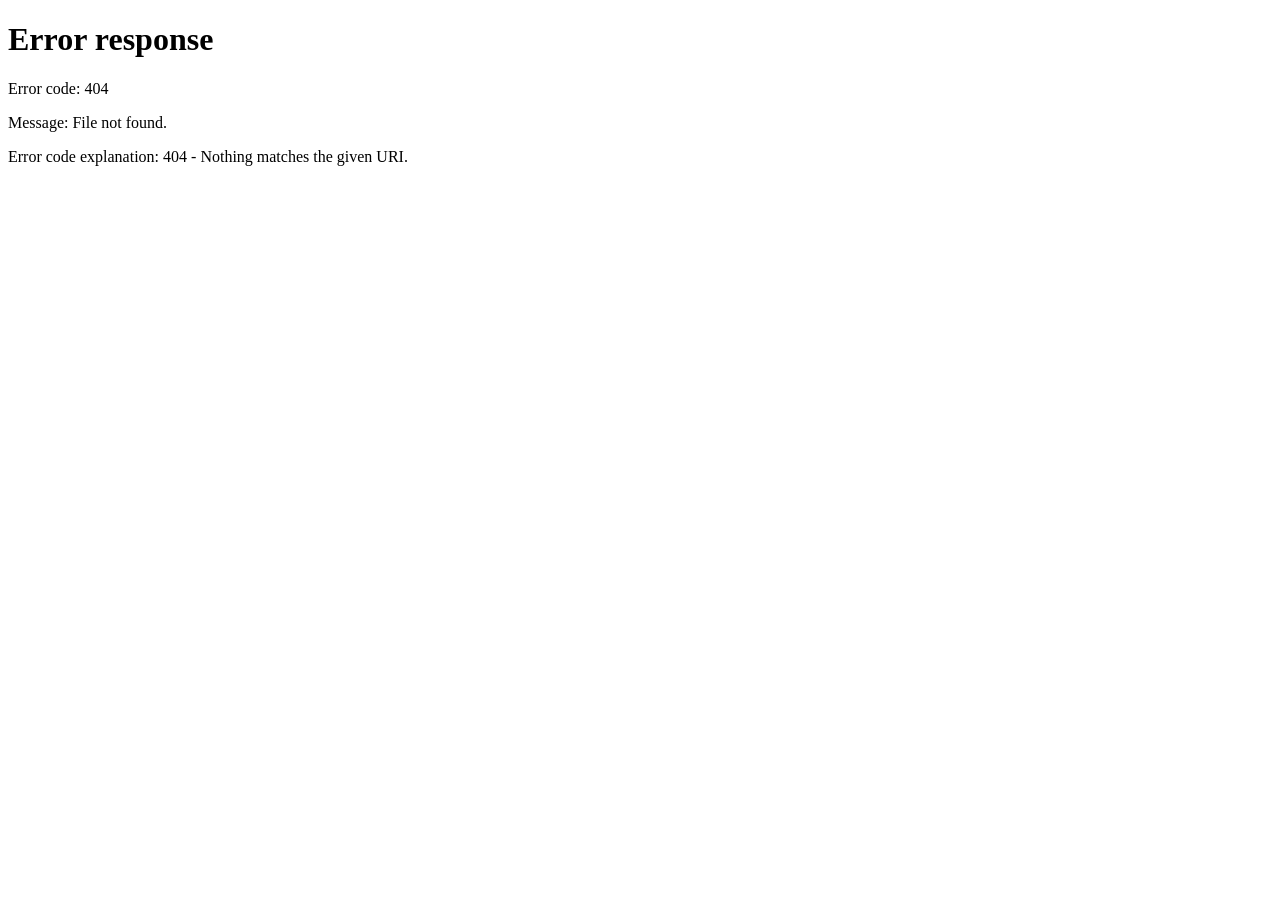
==== index.html @ d7442b60 "Make Business Toolkit the default repository homepage" ====
<!doctype html>
<html lang="ja"><head>
<meta charset="UTF-8">
<meta name="viewport" content="width=device-width,initial-scale=1">
<meta name="theme-color" content="#182944">
<meta name="description" content="DISC簡易診断、SWOT分析、優先順位、1on1、会議アジェンダを無料で使えるビジネスツール集。">
<meta http-equiv="refresh" content="0;url=./business.html">
<title>Business Toolkit｜仕事に役立つツール集</title>
<script>location.replace("./business.html"+location.hash);</script>
</head><body><p>Business Toolkitへ移動します。<a href="./business.html">移動しない場合はこちら</a>。</p></body></html>
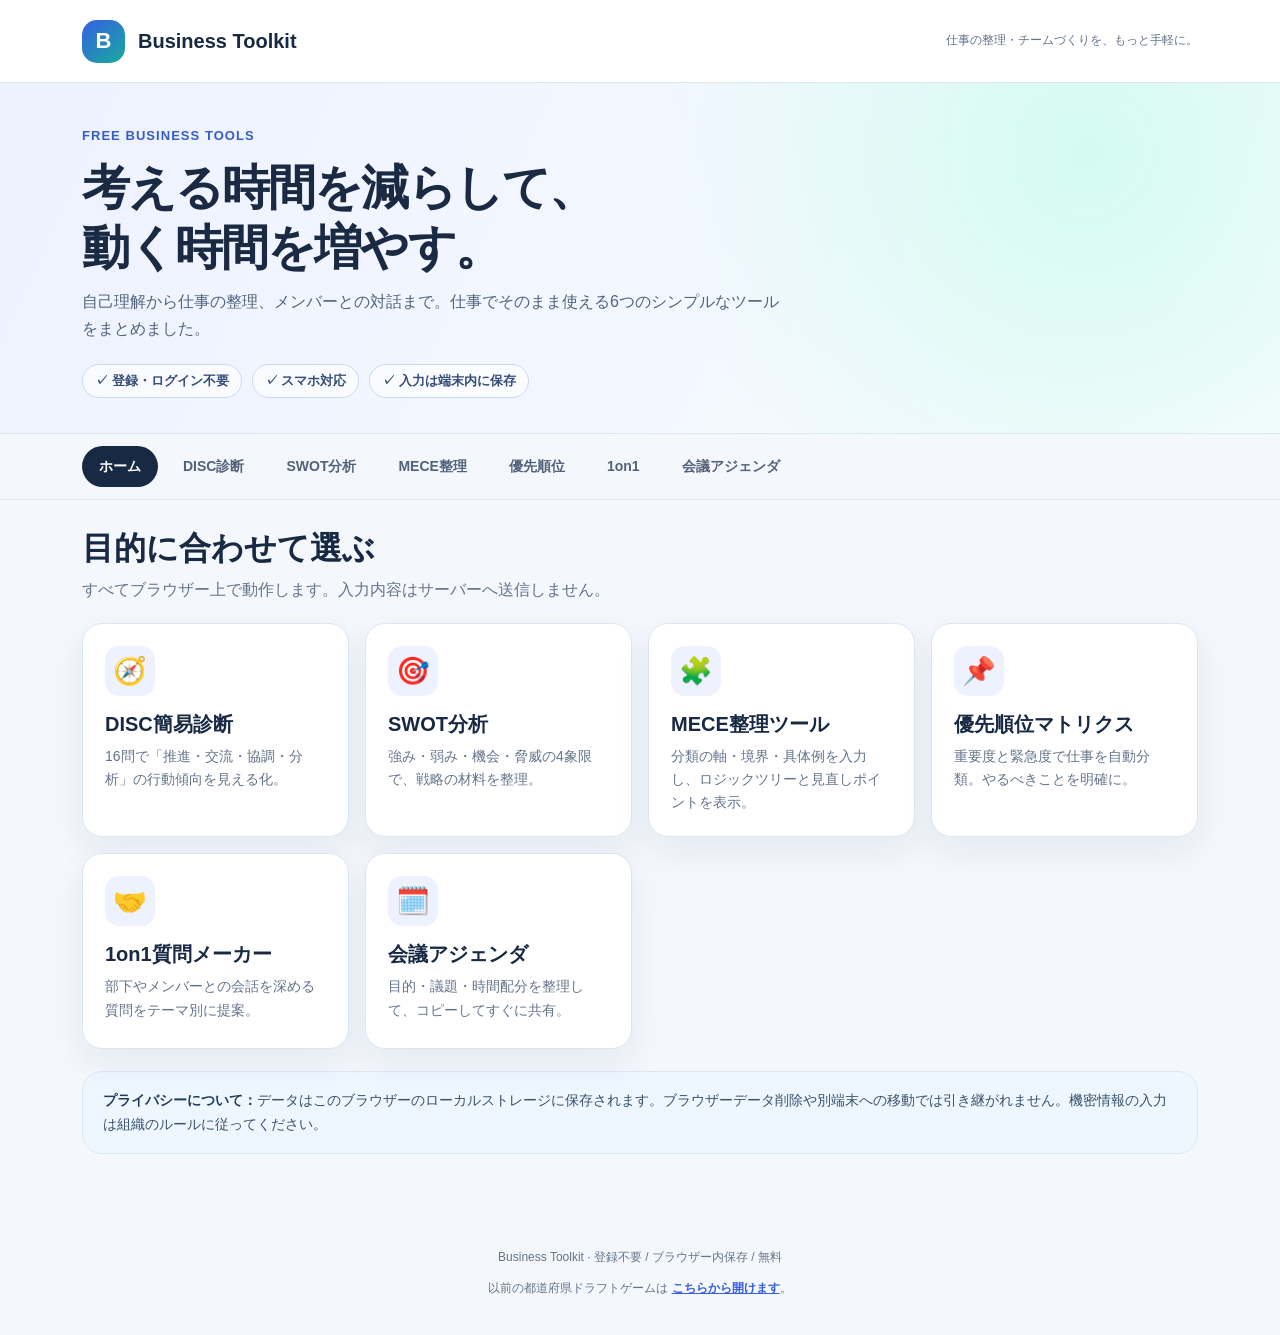
==== commit 7394e4bc: "Mention MECE on landing page description" ====
--- a/index.html
+++ b/index.html
@@ -3,7 +3,7 @@
 <meta charset="UTF-8">
 <meta name="viewport" content="width=device-width,initial-scale=1">
 <meta name="theme-color" content="#182944">
-<meta name="description" content="DISC簡易診断、SWOT分析、優先順位、1on1、会議アジェンダを無料で使えるビジネスツール集。">
+<meta name="description" content="DISC簡易診断、SWOT分析、MECE整理、優先順位、1on1、会議アジェンダを無料で使えるビジネスツール集。">
 <meta http-equiv="refresh" content="0;url=./business.html">
 <title>Business Toolkit｜仕事に役立つツール集</title>
 <script>location.replace("./business.html"+location.hash);</script>
